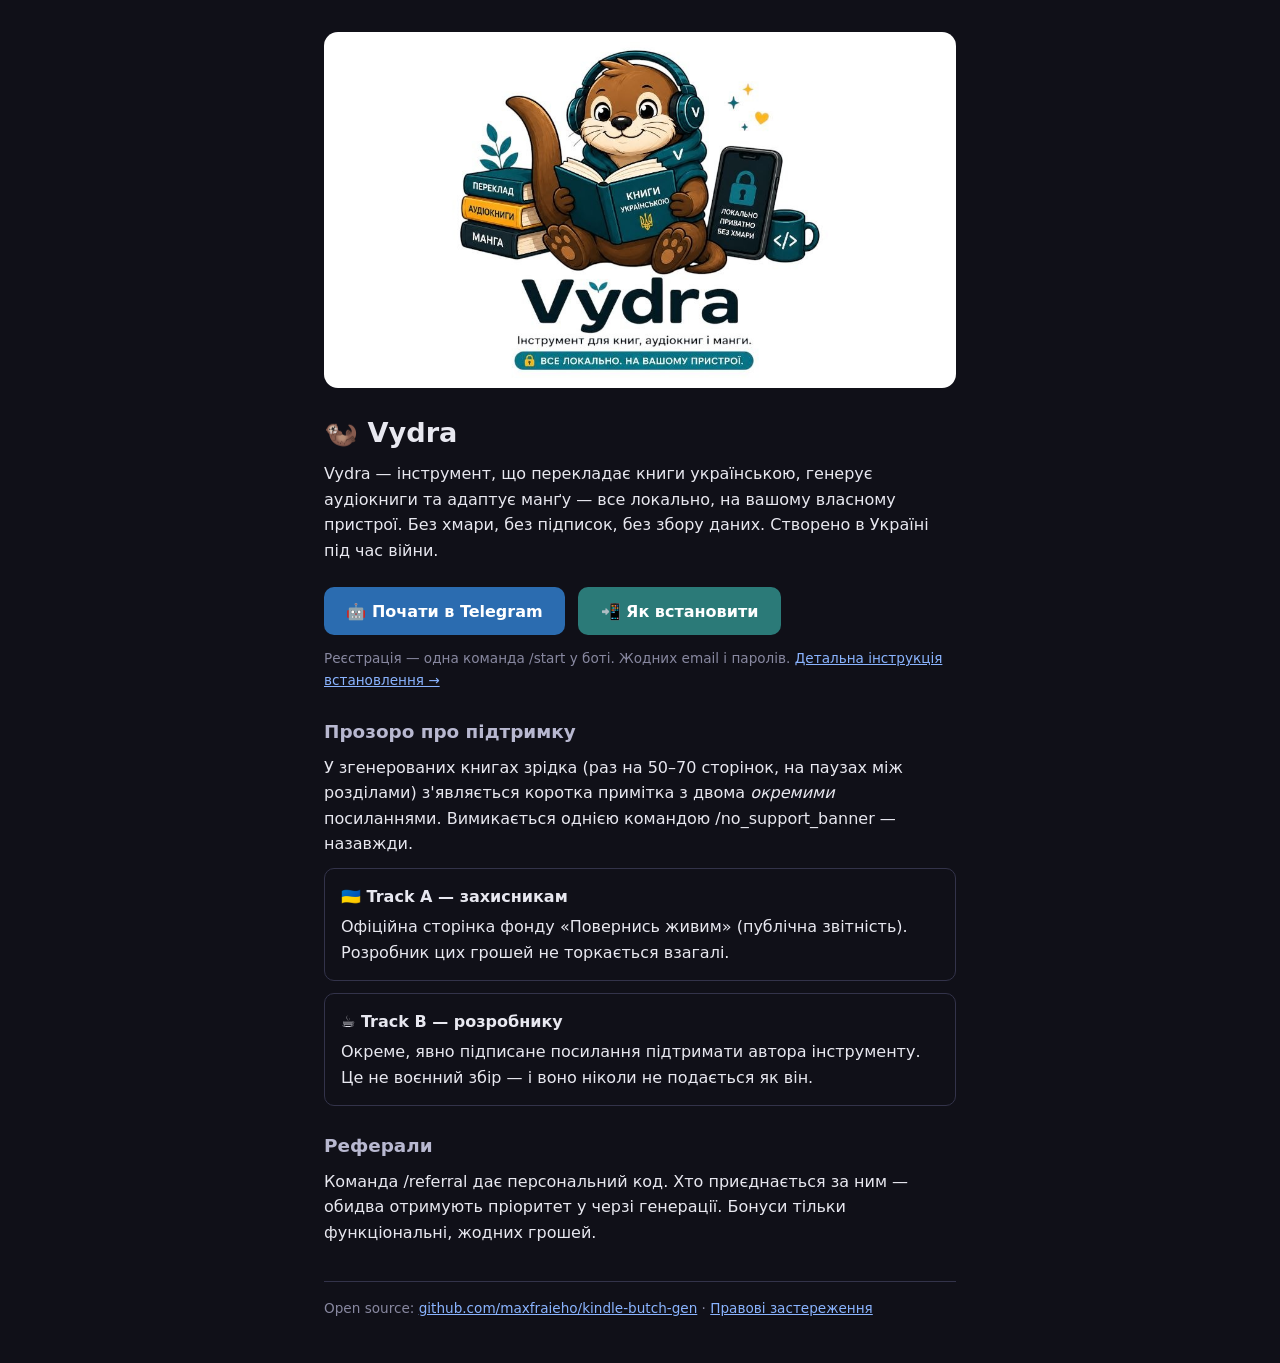
==== site/index.html @ 086a2b8f "Initial commit: clean branch from ARM Termux" ====
<!DOCTYPE html>
<html lang="uk">
<head>
<meta charset="utf-8">
<meta name="viewport" content="width=device-width, initial-scale=1">
<title>Vydra 🦦 — книги, аудіокниги та манґа українською. Локально.</title>
<style>
  :root { color-scheme: light dark; }
  * { box-sizing: border-box; margin: 0; }
  body { font-family: system-ui, sans-serif; line-height: 1.6; max-width: 42rem;
         margin: 0 auto; padding: 2rem 1.25rem; background: #101018; color: #e8e8f0; }
  h1 { font-size: 1.7rem; margin-bottom: .4rem; }
  h2 { font-size: 1.15rem; margin: 1.6rem 0 .5rem; color: #b8b8d0; }
  p { margin-bottom: .7rem; }
  a { color: #8ab4ff; }
  .cta { display: inline-block; background: #2b6cb0; color: #fff; padding: .7rem 1.4rem;
         border-radius: 10px; text-decoration: none; font-weight: 600; margin: .8rem 0; }
  .tracks { display: grid; gap: .8rem; margin-top: .5rem; }
  .track { border: 1px solid #33334a; border-radius: 10px; padding: .9rem 1rem; }
  .track b { display: block; margin-bottom: .3rem; }
  .muted { color: #8888a0; font-size: .85rem; }
  footer { margin-top: 2.2rem; border-top: 1px solid #33334a; padding-top: 1rem; }
</style>
</head>
<body>
  <img src="vydra.jpg" alt="Vydra — видра-маскот з книгою і навушниками" style="max-width:100%;border-radius:14px;margin-bottom:1rem">
  <h1>🦦 Vydra</h1>
  <p>Vydra — інструмент, що перекладає книги українською, генерує аудіокниги
     та адаптує манґу — все локально, на вашому власному пристрої.
     Без хмари, без підписок, без збору даних. Створено в Україні під час війни.</p>

  <a class="cta" href="https://t.me/GetVydraBot">🤖 Почати в Telegram</a>
  <a class="cta" href="install.html" style="background:#2b7a78; margin-left:0.5rem;">📲 Як встановити</a>
  <p class="muted">Реєстрація — одна команда /start у боті. Жодних email і паролів.
     <a href="install.html">Детальна інструкція встановлення →</a></p>

  <h2>Прозоро про підтримку</h2>
  <p>У згенерованих книгах зрідка (раз на 50–70 сторінок, на паузах між
     розділами) з'являється коротка примітка з двома <em>окремими</em>
     посиланнями. Вимикається однією командою /no_support_banner — назавжди.</p>
  <div class="tracks">
    <div class="track"><b>🇺🇦 Track A — захисникам</b>
      Офіційна сторінка фонду «Повернись живим» (публічна звітність).
      Розробник цих грошей не торкається взагалі.</div>
    <div class="track"><b>☕ Track B — розробнику</b>
      Окреме, явно підписане посилання підтримати автора інструменту.
      Це не воєнний збір — і воно ніколи не подається як він.</div>
  </div>

  <h2>Реферали</h2>
  <p>Команда /referral дає персональний код. Хто приєднається за ним —
     обидва отримують пріоритет у черзі генерації. Бонуси тільки
     функціональні, жодних грошей.</p>

  <footer class="muted">
    <p>Open source: <a href="https://github.com/maxfraieho/kindle-butch-gen">github.com/maxfraieho/kindle-butch-gen</a>
       · <a href="legal.html">Правові застереження</a></p>
  </footer>
</body>
</html>
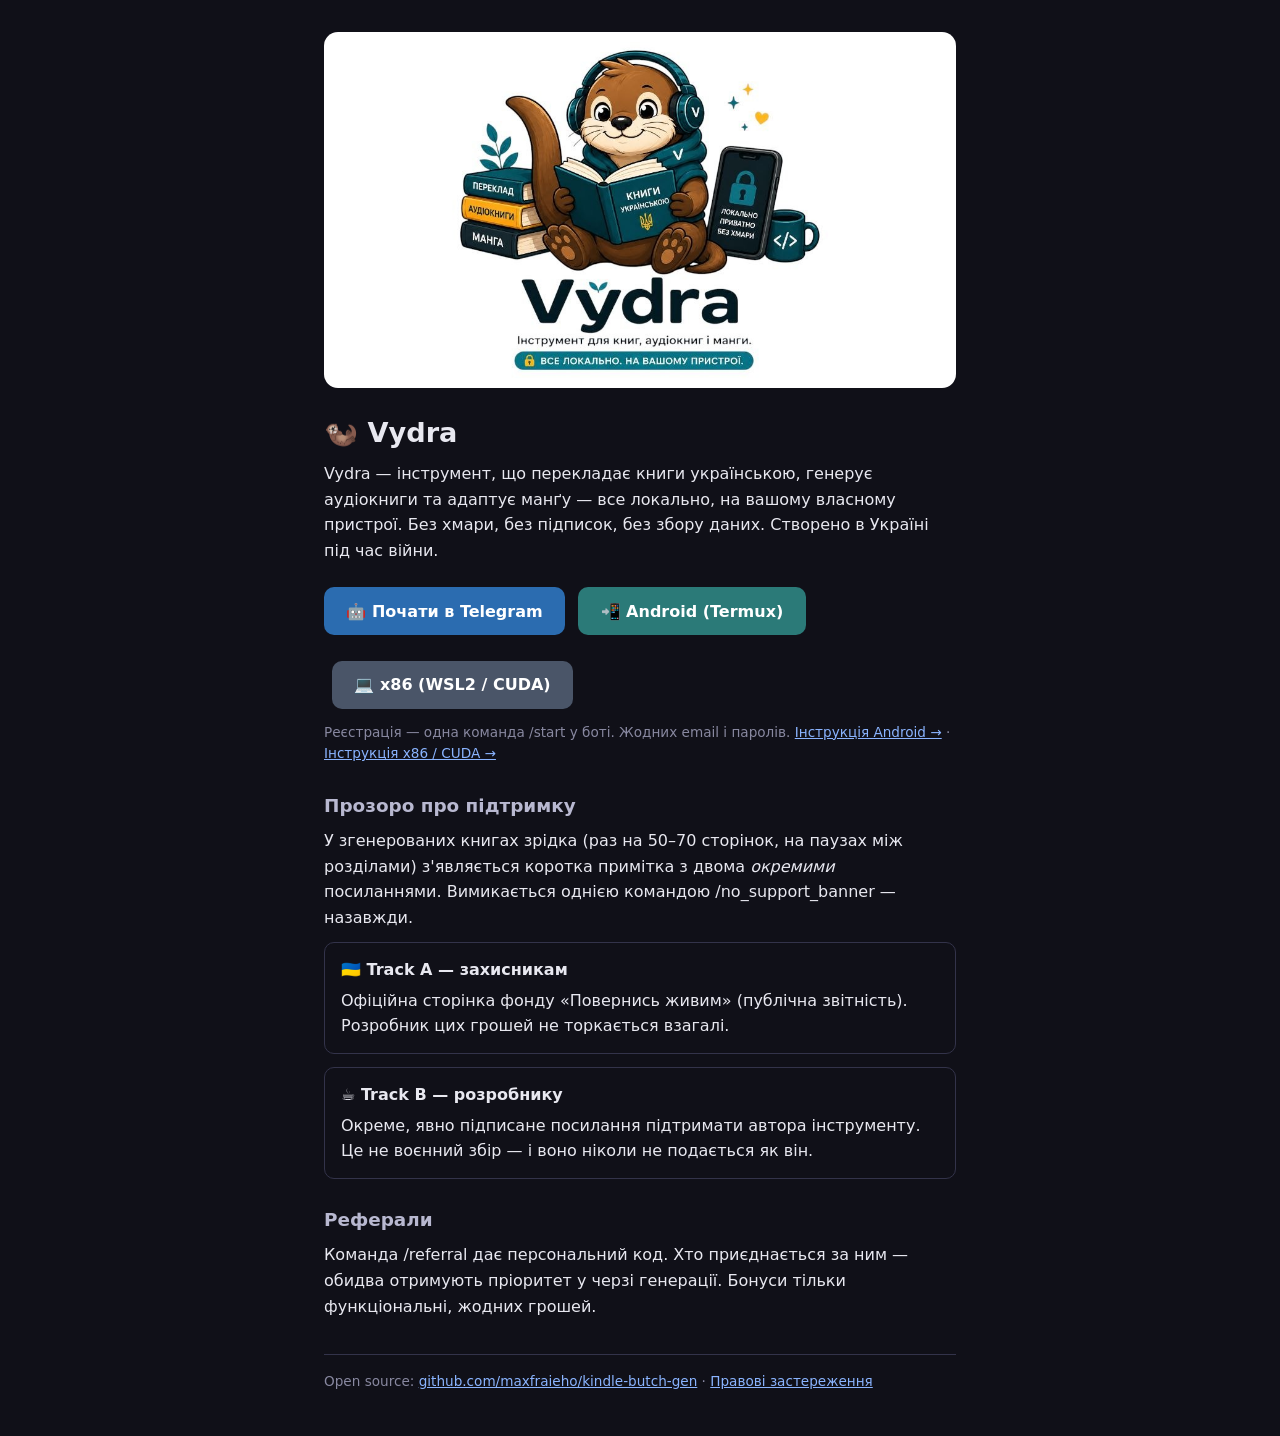
==== commit c75af188: "docs: add x86 deployment guide for Appwrite Sites and Telegram bot" ====
--- a/site/index.html
+++ b/site/index.html
@@ -30,9 +30,10 @@
      Без хмари, без підписок, без збору даних. Створено в Україні під час війни.</p>
 
   <a class="cta" href="https://t.me/GetVydraBot">🤖 Почати в Telegram</a>
-  <a class="cta" href="install.html" style="background:#2b7a78; margin-left:0.5rem;">📲 Як встановити</a>
+  <a class="cta" href="install.html" style="background:#2b7a78; margin-left:0.5rem;">📲 Android (Termux)</a>
+  <a class="cta" href="install_x86.html" style="background:#4a5568; margin-left:0.5rem;">💻 x86 (WSL2 / CUDA)</a>
   <p class="muted">Реєстрація — одна команда /start у боті. Жодних email і паролів.
-     <a href="install.html">Детальна інструкція встановлення →</a></p>
+     <a href="install.html">Інструкція Android →</a> · <a href="install_x86.html">Інструкція x86 / CUDA →</a></p>
 
   <h2>Прозоро про підтримку</h2>
   <p>У згенерованих книгах зрідка (раз на 50–70 сторінок, на паузах між
